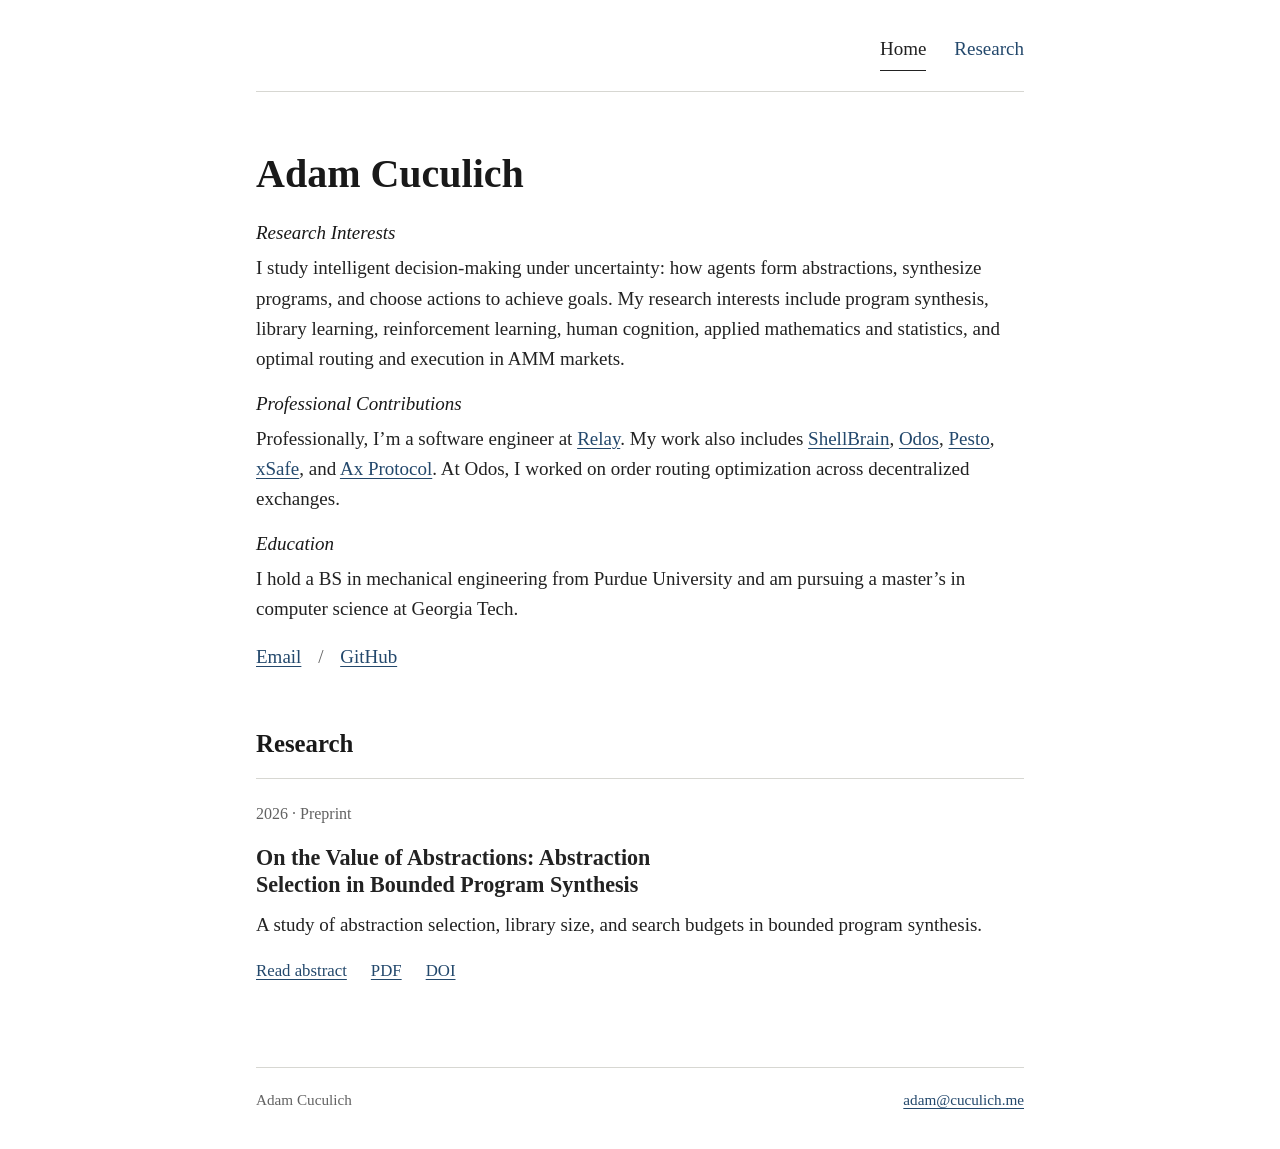
==== docs/index.html @ f5904115 "Remove duplicate name from homepage header" ====
<!doctype html>
<!-- Personal website: accessible static content and discovery metadata. -->
<html lang="en">
<head>
  <meta charset="utf-8">
  <meta name="viewport" content="width=device-width, initial-scale=1">
  <title>Adam Cuculich</title>
  <meta name="description" content="Adam Cuculich. Computer science at Georgia Tech. Research in program synthesis, abstraction learning, and cognition.">
  <meta name="author" content="Adam Cuculich">
  <link rel="canonical" href="https://cucupac.github.io/personal_website/">
  <link rel="icon" type="image/svg+xml" href="assets/favicon.svg">
  <link rel="stylesheet" href="assets/style.css">
  <meta property="og:type" content="website">
  <meta property="og:title" content="Adam Cuculich">
  <meta property="og:description" content="Adam Cuculich. Computer science at Georgia Tech. Research in program synthesis, abstraction learning, and cognition.">
  <meta property="og:url" content="https://cucupac.github.io/personal_website/">
  <meta property="og:site_name" content="Adam Cuculich">
  
  <script type="application/ld+json">{"@context": "https://schema.org", "@type": "Person", "name": "Adam Cuculich", "url": "https://cucupac.github.io/personal_website/", "email": "mailto:adam@cuculich.me", "affiliation": {"@type": "CollegeOrUniversity", "name": "Georgia Institute of Technology"}, "sameAs": ["https://github.com/cucupac"]}</script>
</head>
<body>
  <a class="skip-link" href="#main">Skip to content</a>
  <header class="site-header">
    <nav aria-label="Main navigation">
      <a href="" aria-current="page">Home</a>
      <a href="research/">Research</a>
    </nav>
  </header>
  <main id="main">
    <section class="introduction" aria-labelledby="name">
      <h1 id="name">Adam Cuculich</h1>
      <h2>Research Interests</h2>
      <p>I study intelligent decision-making under uncertainty: how agents form abstractions, synthesize programs, and choose actions to achieve goals. My research interests include program synthesis, library learning, reinforcement learning, human cognition, applied mathematics and statistics, and optimal routing and execution in AMM markets.</p>
      <h2>Professional Contributions</h2>
      <p>Professionally, I’m a software engineer at <a href="https://relay.link/">Relay</a>. My work also includes <a href="https://shellbrain.ai/">ShellBrain</a>, <a href="https://odos.xyz/">Odos</a>, <a href="https://pesto-docs.vercel.app/">Pesto</a>, <a href="https://xsafe-ui.vercel.app/">xSafe</a>, and <a href="https://ax-protocol.gitbook.io/usx">Ax Protocol</a>. At Odos, I worked on order routing optimization across decentralized exchanges.</p>
      <h2>Education</h2>
      <p>I hold a BS in mechanical engineering from Purdue University and am pursuing a master’s in computer science at Georgia Tech.</p>
      <p><a href="mailto:adam@cuculich.me">Email</a><span class="separator" aria-hidden="true"> / </span><a href="https://github.com/cucupac">GitHub</a></p>
    </section>
    <section aria-labelledby="research-heading">
      <h2 id="research-heading">Research</h2>
      <article class="publication">
        <p class="publication-meta">2026 · Preprint</p>
        <h3><a href="research/on-the-value-of-abstractions/">On the Value of Abstractions: Abstraction Selection in Bounded Program Synthesis</a></h3>
        <p>A study of abstraction selection, library size, and search budgets in bounded program synthesis.</p>
        <p class="publication-links"><a href="research/on-the-value-of-abstractions/">Read abstract</a><a href="research/on-the-value-of-abstractions/on-the-value-of-abstractions.pdf">PDF</a><a href="https://doi.org/10.13140/RG.2.2.17726.24647">DOI</a></p>
      </article>
    </section>
  </main>
  <footer class="site-footer">
    <span>Adam Cuculich</span>
    <a href="mailto:adam@cuculich.me">adam@cuculich.me</a>
  </footer>
</body>
</html>
---- docs/assets/style.css ----
/* Shared typography and layout for the personal site and research pages. */
:root { color-scheme: light; --ink: #222; --muted: #626262; --rule: #d7d7d2; --link: #23486c; }
* { box-sizing: border-box; }
html { background: #fff; }
body { max-width: 840px; margin: 0 auto; padding: 0 36px; color: var(--ink); font-family: "Times New Roman", Times, "Liberation Serif", serif; font-size: 19px; line-height: 1.6; }
a { color: var(--link); text-decoration-thickness: 1px; text-underline-offset: 3px; }
a:hover { color: #111; }
a:focus-visible { outline: 2px solid var(--link); outline-offset: 5px; }
h1, h2, h3 { color: #191919; line-height: 1.2; text-wrap: balance; }
h1 { font-size: 2.5rem; margin: 0 0 24px; font-weight: 600; }
h2 { font-size: 1.55rem; margin: 0 0 20px; }
h3 { font-size: 1.38rem; margin: 0 0 12px; }
p { margin: 0 0 18px; }
.site-header { display: flex; align-items: center; justify-content: space-between; gap: 24px; padding: 28px 0 20px; border-bottom: 1px solid var(--rule); }
.site-name { color: var(--ink); text-decoration: none; font-size: 1.12rem; }
nav { display: flex; gap: 28px; margin-left: auto; }
nav a { text-decoration: none; padding: 6px 0; }
nav a[aria-current] { color: var(--ink); border-bottom: 1px solid; }
main { padding: 58px 0 64px; min-height: 65vh; }
.introduction { margin-bottom: 56px; }
.introduction h2 { font-size: 1em; font-weight: 400; font-style: italic; margin-bottom: 8px; }
.affiliation { line-height: 1.5; }
.interests { max-width: 620px; margin-top: 28px; }
.separator { margin: 0 12px; color: var(--muted); }
.publication { border-top: 1px solid var(--rule); padding-top: 22px; }
.publication h3 a { color: var(--ink); text-decoration: none; }
.publication h3 a:hover { text-decoration: underline; }
.publication-meta { color: var(--muted); font-size: 1rem; }
.publication-links { display: flex; flex-wrap: wrap; gap: 10px 24px; font-size: 1.05rem; }
.year { font-size: 1.1rem; color: var(--muted); margin-top: 40px; }
.paper-header { text-align: center; margin-bottom: 42px; }
.paper-header h1 { font-size: 2rem; line-height: 1.25; }
.paper-author { margin-bottom: 10px; }
.paper-author a { color: inherit; text-decoration: none; }
.paper-header .publication-links { justify-content: center; margin-top: 24px; }
.abstract h2 { text-align: center; }
.abstract p { text-align: left; }
.paper-details { border-top: 1px solid var(--rule); padding-top: 24px; margin-top: 38px; }
.paper-details h2 { font-size: 1.3rem; }
dl { display: grid; grid-template-columns: 70px 1fr; gap: 12px 20px; font-size: 1rem; }
dt { color: var(--muted); }
dd { margin: 0; overflow-wrap: anywhere; }
.site-footer { display: flex; justify-content: space-between; flex-wrap: wrap; gap: 12px; border-top: 1px solid var(--rule); padding: 20px 0 36px; color: var(--muted); font-size: .95rem; }
.skip-link { position: absolute; left: -10000px; }
.skip-link:focus { position: fixed; top: 12px; left: 12px; background: white; padding: 8px 14px; z-index: 1; }
@media (max-width: 540px) {
  body { padding: 0 22px; font-size: 18px; }
  .site-header { gap: 12px; }
  nav { gap: 18px; }
  main { padding-top: 38px; }
  h1 { font-size: 2.1rem; }
  .paper-header h1 { font-size: 1.65rem; }
  .paper-header .publication-links { gap: 10px 20px; }
  .introduction { margin-bottom: 42px; }
  dl { grid-template-columns: 1fr; gap: 2px; }
  dd { margin-bottom: 12px; }
}
@media print {
  body { max-width: none; padding: 0; font-size: 11pt; }
  .site-header, .site-footer, .skip-link { display: none; }
  main { padding: 0; }
  a { color: inherit; }
}
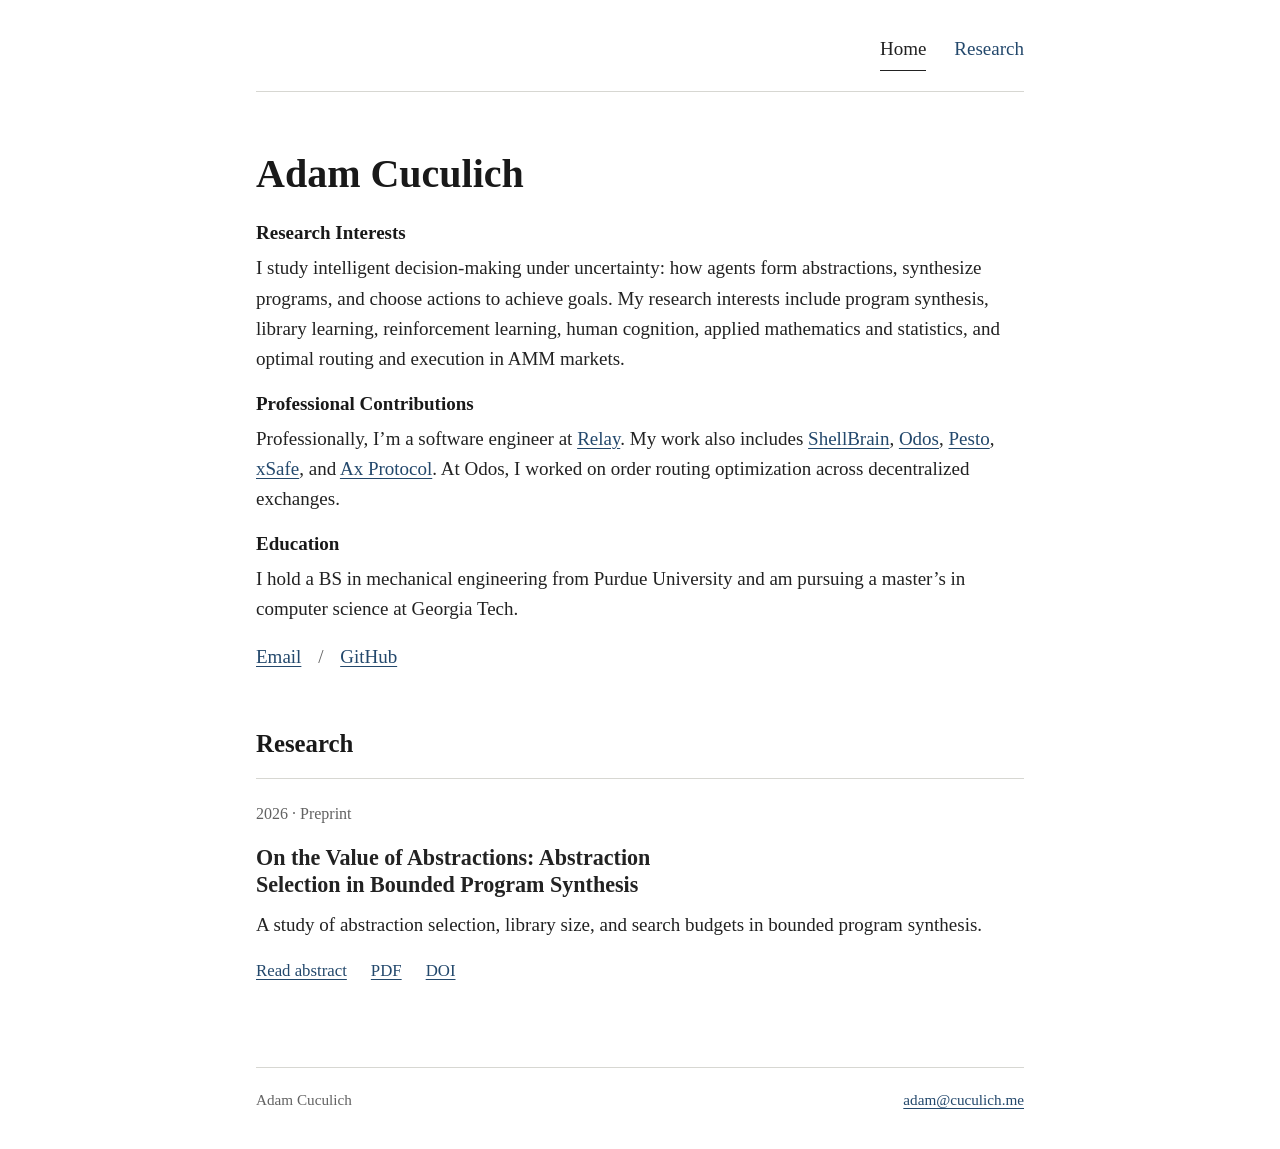
==== commit 70380dc5: "Version stylesheet links to refresh cached styles" ====
--- a/docs/index.html
+++ b/docs/index.html
@@ -9,7 +9,7 @@
   <meta name="author" content="Adam Cuculich">
   <link rel="canonical" href="https://cucupac.github.io/personal_website/">
   <link rel="icon" type="image/svg+xml" href="assets/favicon.svg">
-  <link rel="stylesheet" href="assets/style.css">
+  <link rel="stylesheet" href="assets/style.css?v=5566795e8436">
   <meta property="og:type" content="website">
   <meta property="og:title" content="Adam Cuculich">
   <meta property="og:description" content="Adam Cuculich. Computer science at Georgia Tech. Research in program synthesis, abstraction learning, and cognition.">
--- a/docs/assets/style.css
+++ b/docs/assets/style.css
@@ -18,7 +18,7 @@
 nav a[aria-current] { color: var(--ink); border-bottom: 1px solid; }
 main { padding: 58px 0 64px; min-height: 65vh; }
 .introduction { margin-bottom: 56px; }
-.introduction h2 { font-size: 1em; font-weight: 400; font-style: italic; margin-bottom: 8px; }
+.introduction h2 { font-size: 1em; font-weight: 700; font-style: normal; margin-bottom: 8px; }
 .affiliation { line-height: 1.5; }
 .interests { max-width: 620px; margin-top: 28px; }
 .separator { margin: 0 12px; color: var(--muted); }
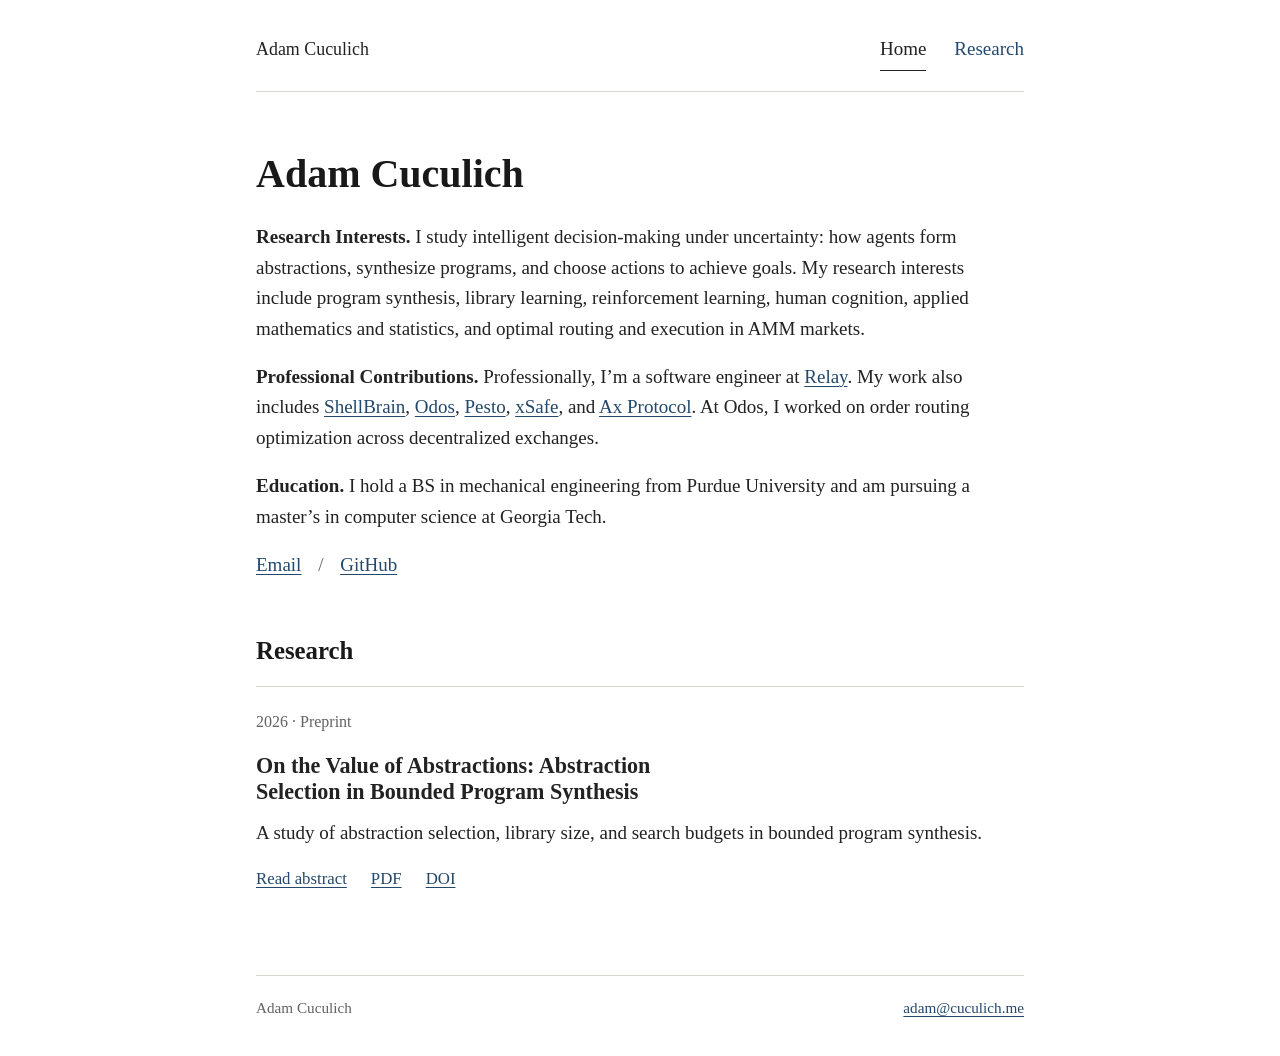
==== commit b3bbd250: "Restore header name and use inline biography labels" ====
--- a/docs/index.html
+++ b/docs/index.html
@@ -21,6 +21,7 @@
 <body>
   <a class="skip-link" href="#main">Skip to content</a>
   <header class="site-header">
+    <a class="site-name" href="./">Adam Cuculich</a>
     <nav aria-label="Main navigation">
       <a href="" aria-current="page">Home</a>
       <a href="research/">Research</a>
@@ -29,12 +30,9 @@
   <main id="main">
     <section class="introduction" aria-labelledby="name">
       <h1 id="name">Adam Cuculich</h1>
-      <h2>Research Interests</h2>
-      <p>I study intelligent decision-making under uncertainty: how agents form abstractions, synthesize programs, and choose actions to achieve goals. My research interests include program synthesis, library learning, reinforcement learning, human cognition, applied mathematics and statistics, and optimal routing and execution in AMM markets.</p>
-      <h2>Professional Contributions</h2>
-      <p>Professionally, I’m a software engineer at <a href="https://relay.link/">Relay</a>. My work also includes <a href="https://shellbrain.ai/">ShellBrain</a>, <a href="https://odos.xyz/">Odos</a>, <a href="https://pesto-docs.vercel.app/">Pesto</a>, <a href="https://xsafe-ui.vercel.app/">xSafe</a>, and <a href="https://ax-protocol.gitbook.io/usx">Ax Protocol</a>. At Odos, I worked on order routing optimization across decentralized exchanges.</p>
-      <h2>Education</h2>
-      <p>I hold a BS in mechanical engineering from Purdue University and am pursuing a master’s in computer science at Georgia Tech.</p>
+      <p><strong>Research Interests.</strong> I study intelligent decision-making under uncertainty: how agents form abstractions, synthesize programs, and choose actions to achieve goals. My research interests include program synthesis, library learning, reinforcement learning, human cognition, applied mathematics and statistics, and optimal routing and execution in AMM markets.</p>
+      <p><strong>Professional Contributions.</strong> Professionally, I’m a software engineer at <a href="https://relay.link/">Relay</a>. My work also includes <a href="https://shellbrain.ai/">ShellBrain</a>, <a href="https://odos.xyz/">Odos</a>, <a href="https://pesto-docs.vercel.app/">Pesto</a>, <a href="https://xsafe-ui.vercel.app/">xSafe</a>, and <a href="https://ax-protocol.gitbook.io/usx">Ax Protocol</a>. At Odos, I worked on order routing optimization across decentralized exchanges.</p>
+      <p><strong>Education.</strong> I hold a BS in mechanical engineering from Purdue University and am pursuing a master’s in computer science at Georgia Tech.</p>
       <p><a href="mailto:adam@cuculich.me">Email</a><span class="separator" aria-hidden="true"> / </span><a href="https://github.com/cucupac">GitHub</a></p>
     </section>
     <section aria-labelledby="research-heading">
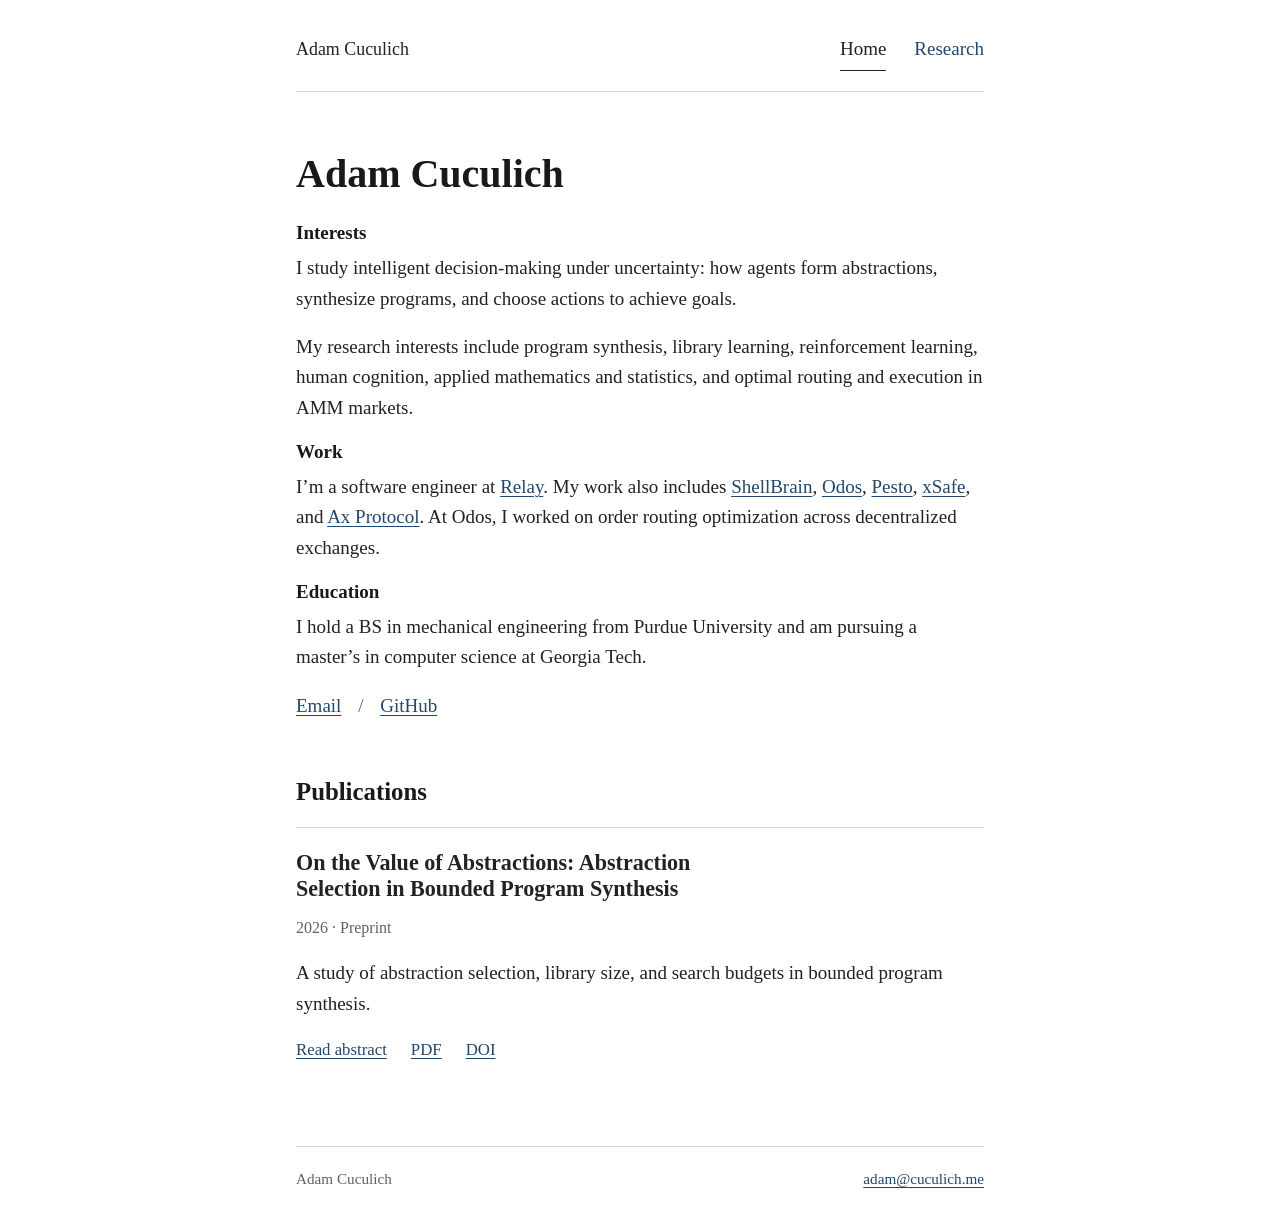
==== commit dfa9d644: "Improve homepage reading layout and section labels" ====
--- a/docs/index.html
+++ b/docs/index.html
@@ -9,7 +9,7 @@
   <meta name="author" content="Adam Cuculich">
   <link rel="canonical" href="https://cucupac.github.io/personal_website/">
   <link rel="icon" type="image/svg+xml" href="assets/favicon.svg">
-  <link rel="stylesheet" href="assets/style.css?v=5566795e8436">
+  <link rel="stylesheet" href="assets/style.css?v=23d4d2ea14d7">
   <meta property="og:type" content="website">
   <meta property="og:title" content="Adam Cuculich">
   <meta property="og:description" content="Adam Cuculich. Computer science at Georgia Tech. Research in program synthesis, abstraction learning, and cognition.">
@@ -18,7 +18,7 @@
   
   <script type="application/ld+json">{"@context": "https://schema.org", "@type": "Person", "name": "Adam Cuculich", "url": "https://cucupac.github.io/personal_website/", "email": "mailto:adam@cuculich.me", "affiliation": {"@type": "CollegeOrUniversity", "name": "Georgia Institute of Technology"}, "sameAs": ["https://github.com/cucupac"]}</script>
 </head>
-<body>
+<body class="home">
   <a class="skip-link" href="#main">Skip to content</a>
   <header class="site-header">
     <a class="site-name" href="./">Adam Cuculich</a>
@@ -30,16 +30,20 @@
   <main id="main">
     <section class="introduction" aria-labelledby="name">
       <h1 id="name">Adam Cuculich</h1>
-      <p><strong>Research Interests.</strong> I study intelligent decision-making under uncertainty: how agents form abstractions, synthesize programs, and choose actions to achieve goals. My research interests include program synthesis, library learning, reinforcement learning, human cognition, applied mathematics and statistics, and optimal routing and execution in AMM markets.</p>
-      <p><strong>Professional Contributions.</strong> Professionally, I’m a software engineer at <a href="https://relay.link/">Relay</a>. My work also includes <a href="https://shellbrain.ai/">ShellBrain</a>, <a href="https://odos.xyz/">Odos</a>, <a href="https://pesto-docs.vercel.app/">Pesto</a>, <a href="https://xsafe-ui.vercel.app/">xSafe</a>, and <a href="https://ax-protocol.gitbook.io/usx">Ax Protocol</a>. At Odos, I worked on order routing optimization across decentralized exchanges.</p>
-      <p><strong>Education.</strong> I hold a BS in mechanical engineering from Purdue University and am pursuing a master’s in computer science at Georgia Tech.</p>
+      <h2>Interests</h2>
+      <p>I study intelligent decision-making under uncertainty: how agents form abstractions, synthesize programs, and choose actions to achieve goals.</p>
+      <p>My research interests include program synthesis, library learning, reinforcement learning, human cognition, applied mathematics and statistics, and optimal routing and execution in AMM markets.</p>
+      <h2>Work</h2>
+      <p>I’m a software engineer at <a href="https://relay.link/">Relay</a>. My work also includes <a href="https://shellbrain.ai/">ShellBrain</a>, <a href="https://odos.xyz/">Odos</a>, <a href="https://pesto-docs.vercel.app/">Pesto</a>, <a href="https://xsafe-ui.vercel.app/">xSafe</a>, and <a href="https://ax-protocol.gitbook.io/usx">Ax Protocol</a>. At Odos, I worked on order routing optimization across decentralized exchanges.</p>
+      <h2>Education</h2>
+      <p>I hold a BS in mechanical engineering from Purdue University and am pursuing a master’s in computer science at Georgia Tech.</p>
       <p><a href="mailto:adam@cuculich.me">Email</a><span class="separator" aria-hidden="true"> / </span><a href="https://github.com/cucupac">GitHub</a></p>
     </section>
     <section aria-labelledby="research-heading">
-      <h2 id="research-heading">Research</h2>
+      <h2 id="research-heading">Publications</h2>
       <article class="publication">
+        <h3><a href="research/on-the-value-of-abstractions/">On the Value of Abstractions: Abstraction Selection in Bounded Program Synthesis</a></h3>
         <p class="publication-meta">2026 · Preprint</p>
-        <h3><a href="research/on-the-value-of-abstractions/">On the Value of Abstractions: Abstraction Selection in Bounded Program Synthesis</a></h3>
         <p>A study of abstraction selection, library size, and search budgets in bounded program synthesis.</p>
         <p class="publication-links"><a href="research/on-the-value-of-abstractions/">Read abstract</a><a href="research/on-the-value-of-abstractions/on-the-value-of-abstractions.pdf">PDF</a><a href="https://doi.org/10.13140/RG.2.2.17726.24647">DOI</a></p>
       </article>
--- a/docs/assets/style.css
+++ b/docs/assets/style.css
@@ -3,6 +3,7 @@
 * { box-sizing: border-box; }
 html { background: #fff; }
 body { max-width: 840px; margin: 0 auto; padding: 0 36px; color: var(--ink); font-family: "Times New Roman", Times, "Liberation Serif", serif; font-size: 19px; line-height: 1.6; }
+.home { max-width: 760px; }
 a { color: var(--link); text-decoration-thickness: 1px; text-underline-offset: 3px; }
 a:hover { color: #111; }
 a:focus-visible { outline: 2px solid var(--link); outline-offset: 5px; }
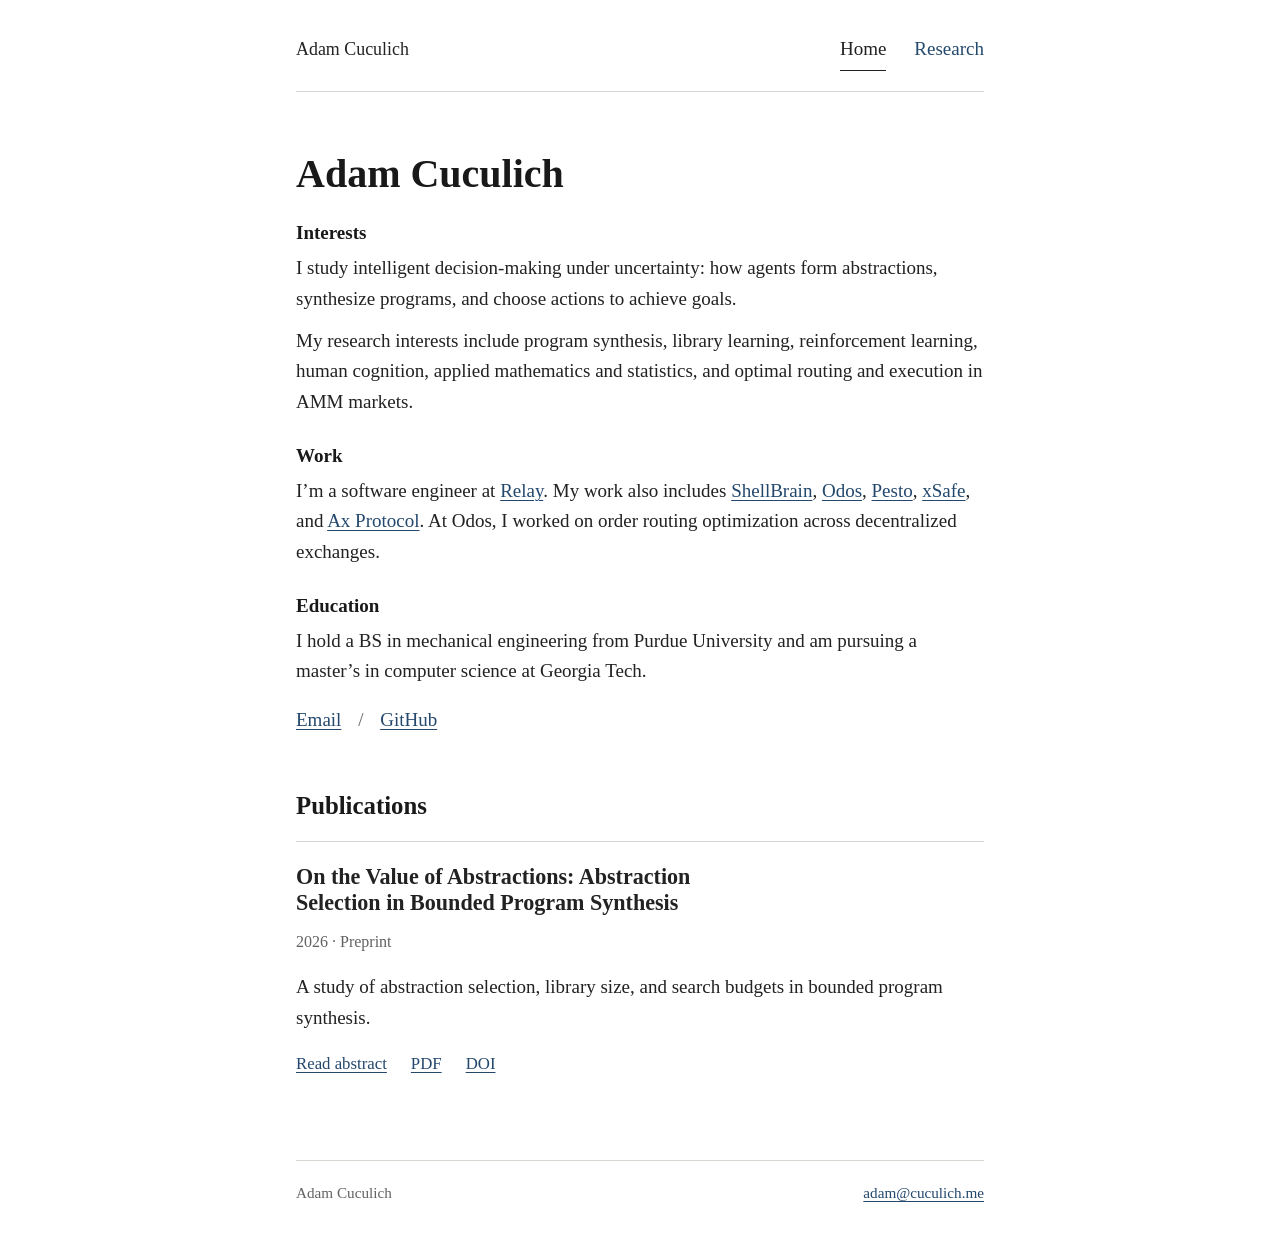
==== commit be8888d8: "Refine biography paragraph and section spacing" ====
--- a/docs/index.html
+++ b/docs/index.html
@@ -9,7 +9,7 @@
   <meta name="author" content="Adam Cuculich">
   <link rel="canonical" href="https://cucupac.github.io/personal_website/">
   <link rel="icon" type="image/svg+xml" href="assets/favicon.svg">
-  <link rel="stylesheet" href="assets/style.css?v=23d4d2ea14d7">
+  <link rel="stylesheet" href="assets/style.css?v=7f7e2943a814">
   <meta property="og:type" content="website">
   <meta property="og:title" content="Adam Cuculich">
   <meta property="og:description" content="Adam Cuculich. Computer science at Georgia Tech. Research in program synthesis, abstraction learning, and cognition.">
--- a/docs/assets/style.css
+++ b/docs/assets/style.css
@@ -20,6 +20,8 @@
 main { padding: 58px 0 64px; min-height: 65vh; }
 .introduction { margin-bottom: 56px; }
 .introduction h2 { font-size: 1em; font-weight: 700; font-style: normal; margin-bottom: 8px; }
+.introduction h2:first-of-type + p { margin-bottom: 12px; }
+.introduction p + h2 { margin-top: 28px; }
 .affiliation { line-height: 1.5; }
 .interests { max-width: 620px; margin-top: 28px; }
 .separator { margin: 0 12px; color: var(--muted); }
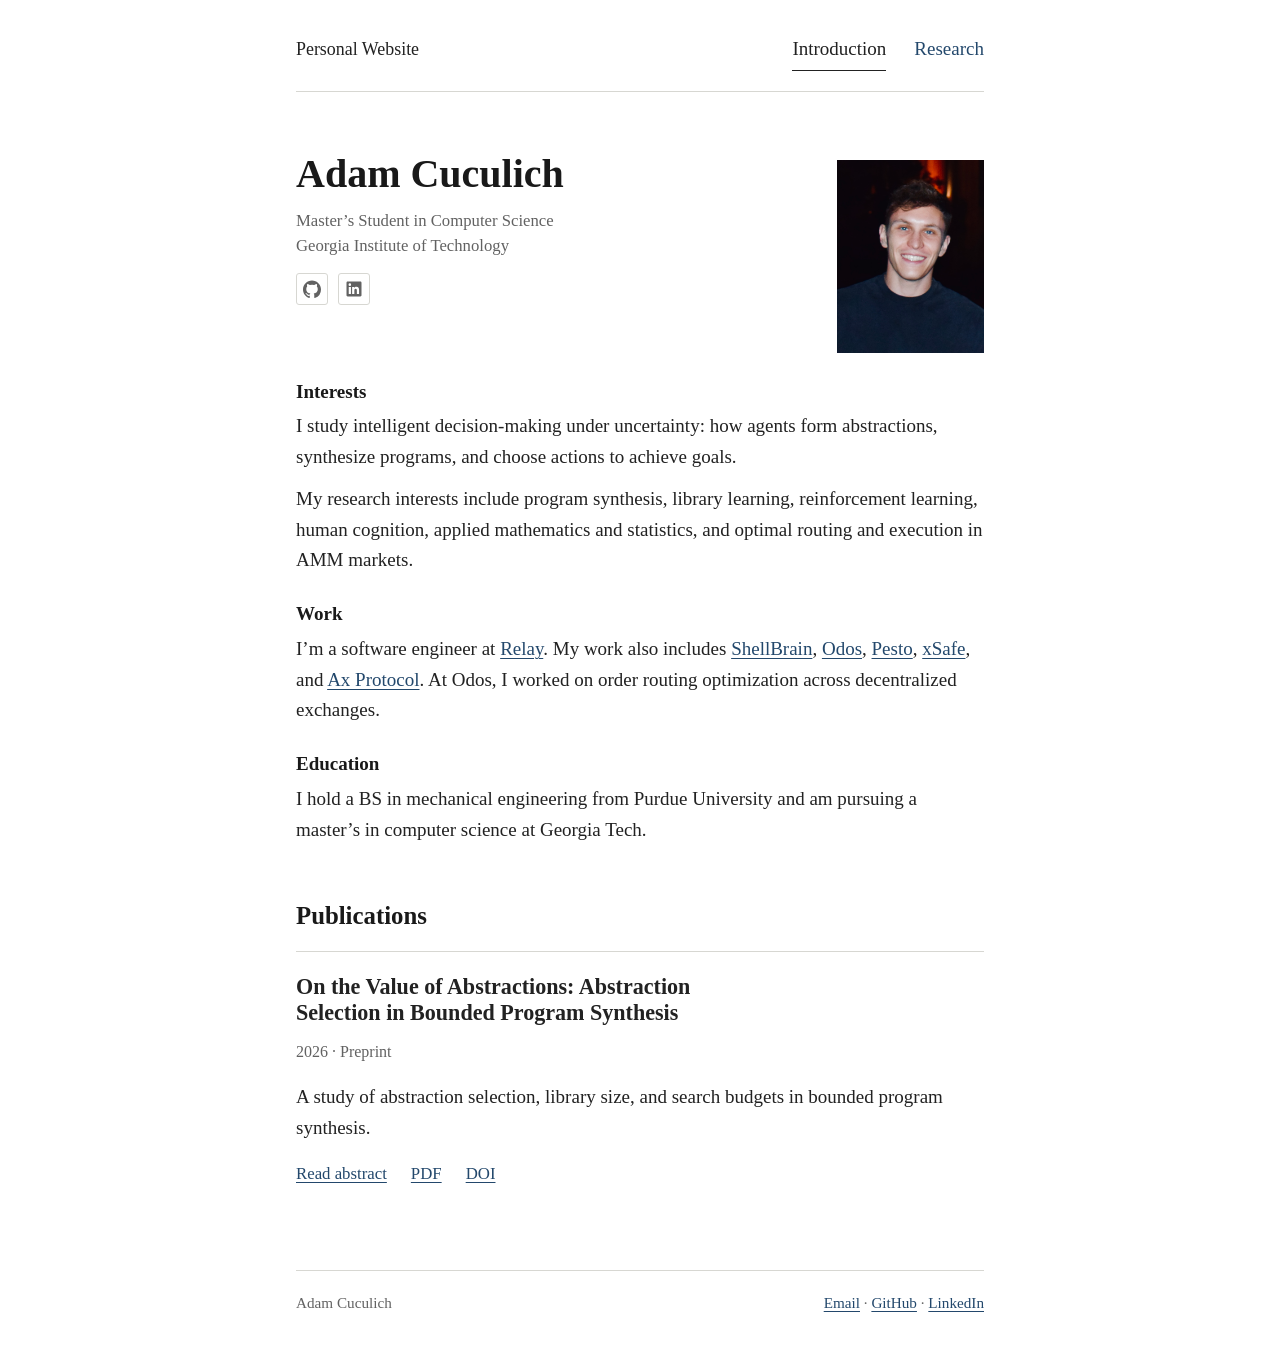
==== commit e29f282a: "Publish approved portrait layout and social links" ====
--- a/docs/index.html
+++ b/docs/index.html
@@ -7,29 +7,32 @@
   <title>Adam Cuculich</title>
   <meta name="description" content="Adam Cuculich. Computer science at Georgia Tech. Research in program synthesis, abstraction learning, and cognition.">
   <meta name="author" content="Adam Cuculich">
-  <link rel="canonical" href="https://cucupac.github.io/personal_website/">
+  <link rel="canonical" href="https://cuculich.me/">
   <link rel="icon" type="image/svg+xml" href="assets/favicon.svg">
-  <link rel="stylesheet" href="assets/style.css?v=7f7e2943a814">
+  <link rel="stylesheet" href="assets/style.css?v=8e6626f594a3">
   <meta property="og:type" content="website">
   <meta property="og:title" content="Adam Cuculich">
   <meta property="og:description" content="Adam Cuculich. Computer science at Georgia Tech. Research in program synthesis, abstraction learning, and cognition.">
-  <meta property="og:url" content="https://cucupac.github.io/personal_website/">
+  <meta property="og:url" content="https://cuculich.me/">
   <meta property="og:site_name" content="Adam Cuculich">
   
-  <script type="application/ld+json">{"@context": "https://schema.org", "@type": "Person", "name": "Adam Cuculich", "url": "https://cucupac.github.io/personal_website/", "email": "mailto:adam@cuculich.me", "affiliation": {"@type": "CollegeOrUniversity", "name": "Georgia Institute of Technology"}, "sameAs": ["https://github.com/cucupac"]}</script>
+  <script type="application/ld+json">{"@context": "https://schema.org", "@type": "Person", "name": "Adam Cuculich", "url": "https://cuculich.me/", "email": "mailto:adam@cuculich.me", "affiliation": {"@type": "CollegeOrUniversity", "name": "Georgia Institute of Technology"}, "sameAs": ["https://github.com/cucupac"]}</script>
 </head>
 <body class="home">
   <a class="skip-link" href="#main">Skip to content</a>
   <header class="site-header">
-    <a class="site-name" href="./">Adam Cuculich</a>
+    <a class="site-name" href="./">Personal Website</a>
     <nav aria-label="Main navigation">
-      <a href="" aria-current="page">Home</a>
+      <a href="" aria-current="page">Introduction</a>
       <a href="research/">Research</a>
     </nav>
   </header>
   <main id="main">
     <section class="introduction" aria-labelledby="name">
-      <h1 id="name">Adam Cuculich</h1>
+      <div class="profile-heading"><div class="profile-text"><h1 id="name">Adam Cuculich</h1><p class="profile-subtitle">Master’s Student in Computer Science<br>Georgia Institute of Technology</p><div class="social-links">
+<a href="https://github.com/cucupac" aria-label="GitHub" title="GitHub"><svg viewBox="0 0 24 24" aria-hidden="true"><path fill="currentColor" d="M12 .5C5.37.5 0 5.87 0 12.5c0 5.3 3.44 9.8 8.21 11.39.6.11.82-.26.82-.58v-2.23c-3.34.73-4.04-1.42-4.04-1.42-.55-1.39-1.34-1.76-1.34-1.76-1.09-.75.08-.73.08-.73 1.21.09 1.85 1.24 1.85 1.24 1.07 1.83 2.81 1.3 3.49.99.11-.78.42-1.3.76-1.6-2.67-.3-5.47-1.34-5.47-5.93 0-1.31.47-2.38 1.24-3.22-.13-.3-.54-1.52.12-3.18 0 0 1.01-.32 3.3 1.23a11.5 11.5 0 0 1 6 0c2.29-1.55 3.3-1.23 3.3-1.23.66 1.66.25 2.88.12 3.18.77.84 1.24 1.91 1.24 3.22 0 4.6-2.8 5.62-5.48 5.92.43.37.81 1.1.81 2.22v3.3c0 .32.22.7.83.58A12 12 0 0 0 24 12.5c0-6.63-5.37-12-12-12z"/></svg></a>
+<a href="https://www.linkedin.com/in/adamcuculich" aria-label="LinkedIn" title="LinkedIn"><svg viewBox="0 0 24 24" aria-hidden="true"><path fill="currentColor" d="M20.45 2H3.55C2.69 2 2 2.68 2 3.52v16.96c0 .84.69 1.52 1.55 1.52h16.9c.86 0 1.55-.68 1.55-1.52V3.52c0-.84-.69-1.52-1.55-1.52zM7.93 18.75H4.98V9.2h2.95v9.55zM6.45 7.9a1.71 1.71 0 1 1 0-3.42 1.71 1.71 0 0 1 0 3.42zm12.3 10.85H15.8V14.1c0-1.11-.02-2.54-1.55-2.54-1.55 0-1.79 1.21-1.79 2.46v4.73H9.51V9.2h2.83v1.3h.04c.4-.76 1.36-1.56 2.79-1.56 2.99 0 3.58 1.97 3.58 4.53v5.28z"/></svg></a>
+</div></div><img class="portrait" src="assets/adam-cuculich.jpg" alt="Adam Cuculich" width="147" height="192"></div>
       <h2>Interests</h2>
       <p>I study intelligent decision-making under uncertainty: how agents form abstractions, synthesize programs, and choose actions to achieve goals.</p>
       <p>My research interests include program synthesis, library learning, reinforcement learning, human cognition, applied mathematics and statistics, and optimal routing and execution in AMM markets.</p>
@@ -37,7 +40,6 @@
       <p>I’m a software engineer at <a href="https://relay.link/">Relay</a>. My work also includes <a href="https://shellbrain.ai/">ShellBrain</a>, <a href="https://odos.xyz/">Odos</a>, <a href="https://pesto-docs.vercel.app/">Pesto</a>, <a href="https://xsafe-ui.vercel.app/">xSafe</a>, and <a href="https://ax-protocol.gitbook.io/usx">Ax Protocol</a>. At Odos, I worked on order routing optimization across decentralized exchanges.</p>
       <h2>Education</h2>
       <p>I hold a BS in mechanical engineering from Purdue University and am pursuing a master’s in computer science at Georgia Tech.</p>
-      <p><a href="mailto:adam@cuculich.me">Email</a><span class="separator" aria-hidden="true"> / </span><a href="https://github.com/cucupac">GitHub</a></p>
     </section>
     <section aria-labelledby="research-heading">
       <h2 id="research-heading">Publications</h2>
@@ -51,7 +53,7 @@
   </main>
   <footer class="site-footer">
     <span>Adam Cuculich</span>
-    <a href="mailto:adam@cuculich.me">adam@cuculich.me</a>
+    <span class="footer-links"><a href="mailto:adam@cuculich.me">Email</a> · <a href="https://github.com/cucupac">GitHub</a> · <a href="https://www.linkedin.com/in/adamcuculich">LinkedIn</a></span>
   </footer>
 </body>
 </html>
--- a/docs/assets/style.css
+++ b/docs/assets/style.css
@@ -64,3 +64,11 @@
   main { padding: 0; }
   a { color: inherit; }
 }
+
+.profile-heading { display:flex; align-items:flex-start; justify-content:space-between; gap:24px; margin-bottom:28px; }
+.profile-heading h1 { margin:0; }
+.profile-subtitle { margin:10px 0 0; font-size:0.88em; line-height:1.5; font-weight:400; color:var(--muted); }
+.portrait { flex-shrink:0; width:147px; height:192.23px; object-fit:cover; border-radius:0; margin-top:10px; }
+@media(max-width:540px) { .profile-heading { gap:16px; } .profile-heading h1 { font-size:clamp(1.5rem, 6vw, 2.1rem); } .portrait { width:125px; height:164.75px; margin-top:8px; } }
+@media(max-width:540px) { .site-header { flex-wrap:wrap; } nav { gap:18px; } }
+.social-links { display:flex; gap:10px; margin-top:14px; } .social-links a { display:inline-flex; align-items:center; justify-content:center; width:32px; height:32px; border:1px solid var(--rule); border-radius:3px; color:var(--muted); } .social-links a:hover { color:var(--link); } .social-links svg { width:18px; height:18px; }
